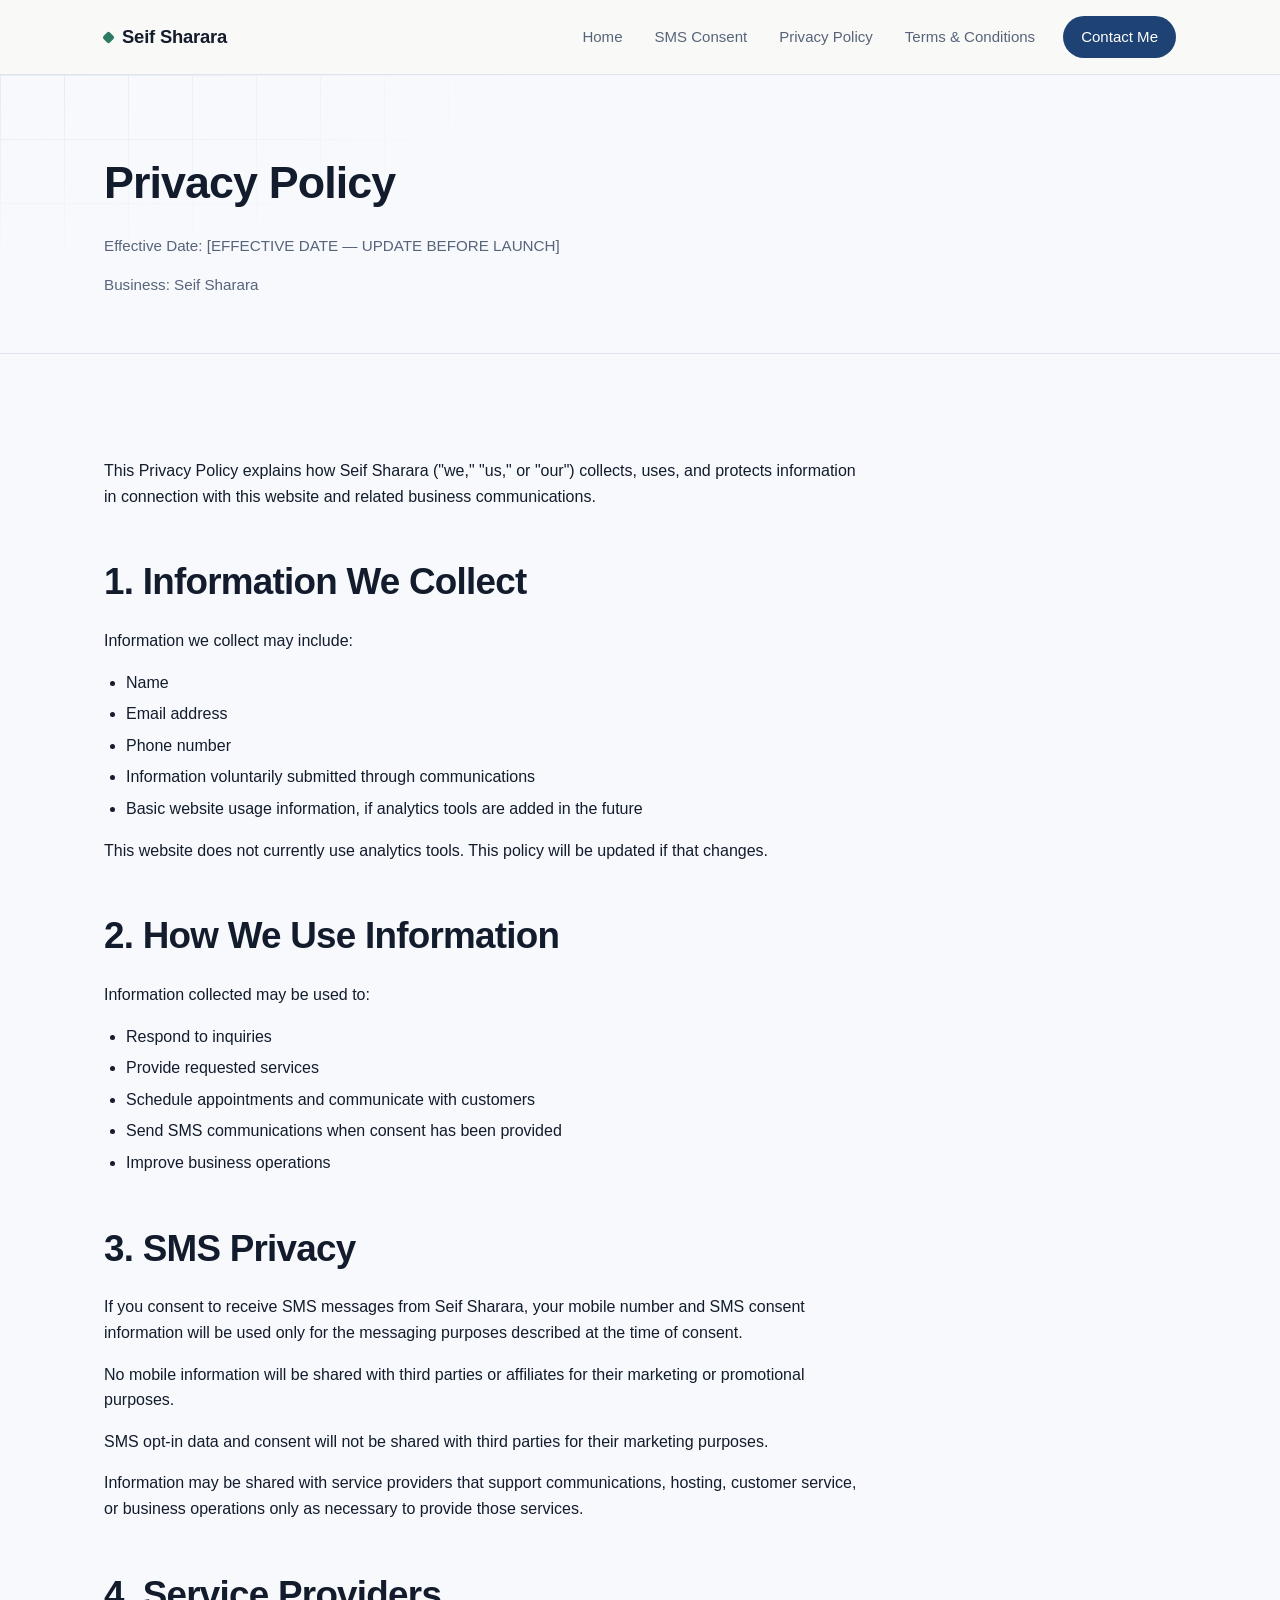
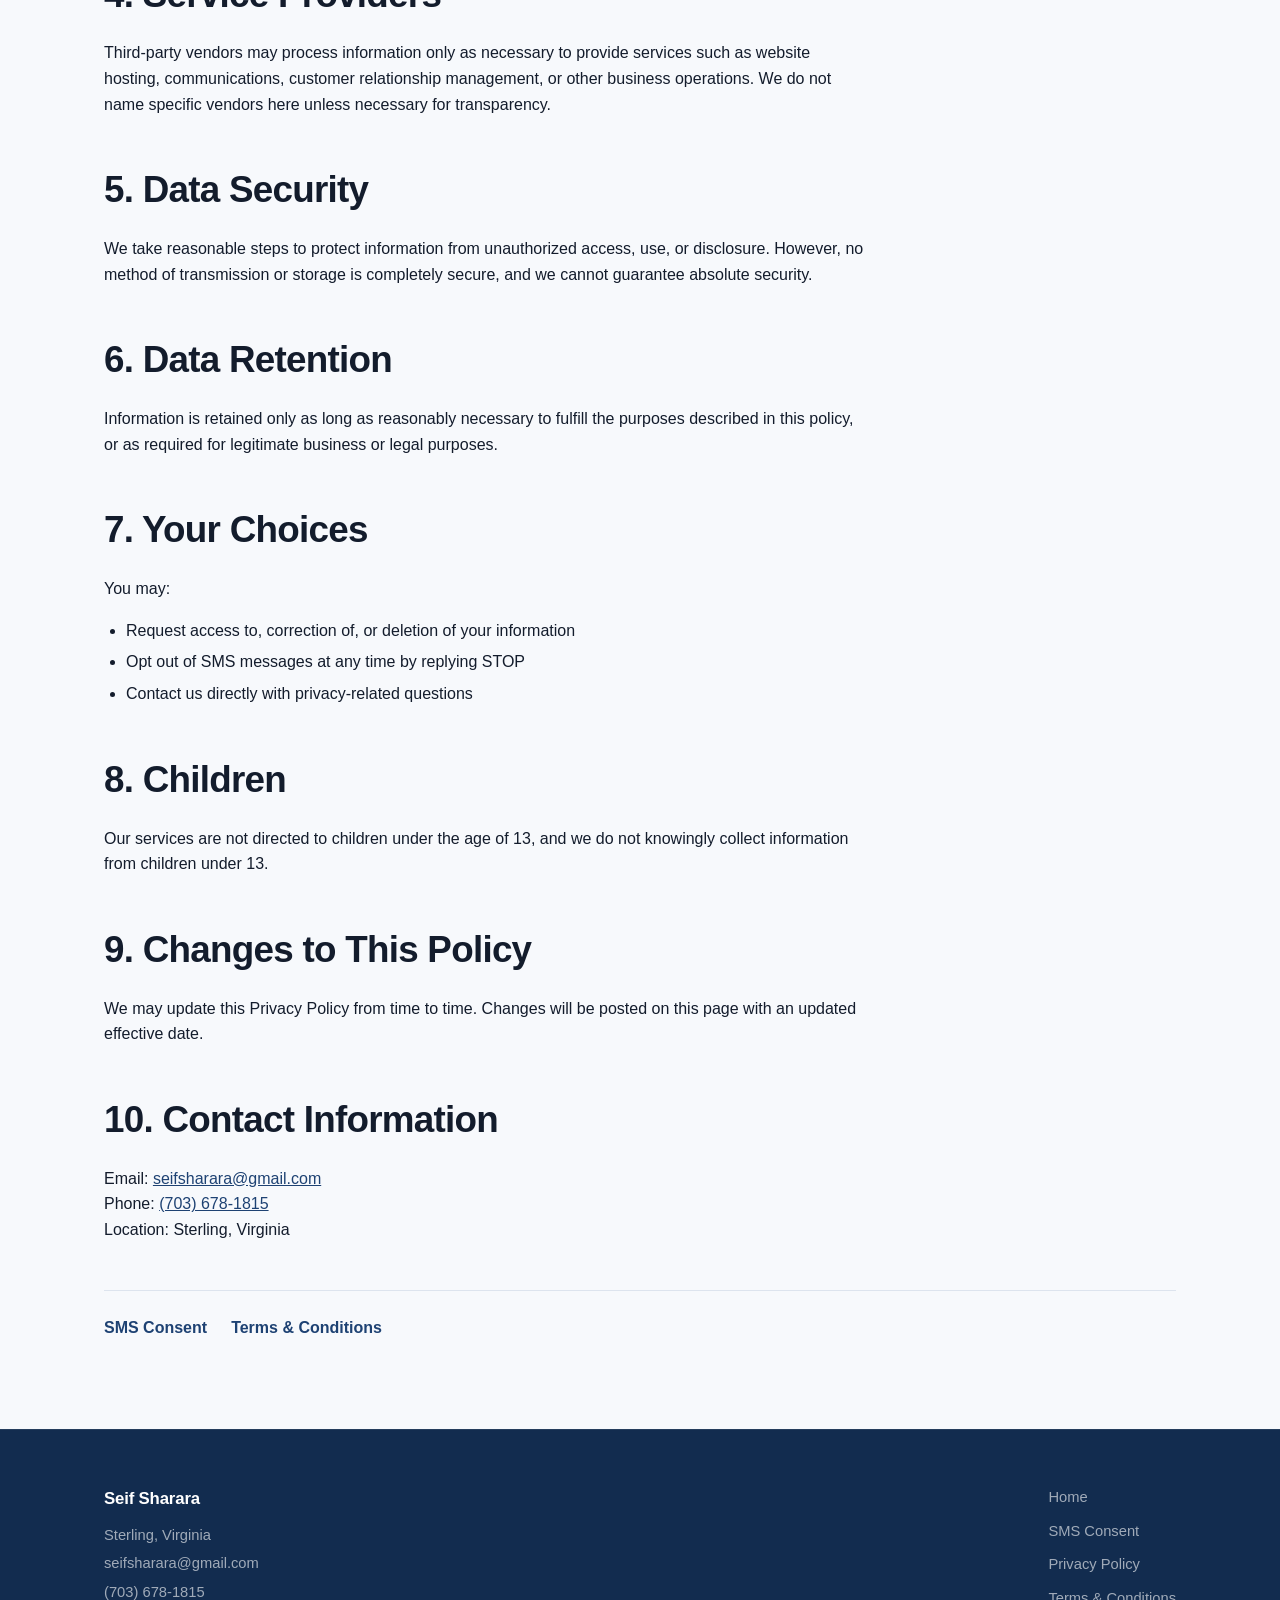
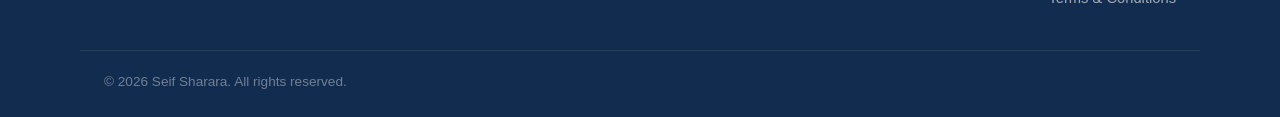
==== privacy/index.html @ 61dd2616 "Initial commit: business site with trust-blue theme Static marketing site with A2P 10DLC compliance " ====
<!DOCTYPE html>
<html lang="en">
<head>
  <meta charset="UTF-8">
  <meta name="viewport" content="width=device-width, initial-scale=1.0">
  <title>Privacy Policy | Seif Sharara</title>
  <meta name="description" content="Privacy Policy for Seif Sharara, including how information and SMS consent data are collected, used, and protected.">
  <link rel="canonical" href="/privacy/">

  <meta property="og:type" content="website">
  <meta property="og:title" content="Privacy Policy | Seif Sharara">
  <meta property="og:description" content="Privacy Policy for Seif Sharara, including how information and SMS consent data are collected, used, and protected.">
  <meta property="og:url" content="/privacy/">
  <meta property="og:image" content="/images/og-image.png">

  <link rel="icon" type="image/png" href="/images/favicon.png">

  <link rel="stylesheet" href="/css/styles.css">
  <script src="/js/config.js" defer></script>
</head>
<body>
  <div id="site-header"></div>

  <main>
    <header class="page-header">
      <div class="container">
        <h1>Privacy Policy</h1>
        <p class="meta">Effective Date: [EFFECTIVE DATE — UPDATE BEFORE LAUNCH]</p>
        <p class="meta">Business: Seif Sharara</p>
      </div>
    </header>

    <section>
      <div class="container">
        <div class="prose">
          <p>This Privacy Policy explains how Seif Sharara ("we," "us," or "our") collects, uses, and protects information in connection with this website and related business communications.</p>

          <h2>1. Information We Collect</h2>
          <p>Information we collect may include:</p>
          <ul>
            <li>Name</li>
            <li>Email address</li>
            <li>Phone number</li>
            <li>Information voluntarily submitted through communications</li>
            <li>Basic website usage information, if analytics tools are added in the future</li>
          </ul>
          <p>This website does not currently use analytics tools. This policy will be updated if that changes.</p>

          <h2>2. How We Use Information</h2>
          <p>Information collected may be used to:</p>
          <ul>
            <li>Respond to inquiries</li>
            <li>Provide requested services</li>
            <li>Schedule appointments and communicate with customers</li>
            <li>Send SMS communications when consent has been provided</li>
            <li>Improve business operations</li>
          </ul>

          <h2>3. SMS Privacy</h2>
          <p>If you consent to receive SMS messages from Seif Sharara, your mobile number and SMS consent information will be used only for the messaging purposes described at the time of consent.</p>
          <p>No mobile information will be shared with third parties or affiliates for their marketing or promotional purposes.</p>
          <p>SMS opt-in data and consent will not be shared with third parties for their marketing purposes.</p>
          <p>Information may be shared with service providers that support communications, hosting, customer service, or business operations only as necessary to provide those services.</p>

          <h2>4. Service Providers</h2>
          <p>Third-party vendors may process information only as necessary to provide services such as website hosting, communications, customer relationship management, or other business operations. We do not name specific vendors here unless necessary for transparency.</p>

          <h2>5. Data Security</h2>
          <p>We take reasonable steps to protect information from unauthorized access, use, or disclosure. However, no method of transmission or storage is completely secure, and we cannot guarantee absolute security.</p>

          <h2>6. Data Retention</h2>
          <p>Information is retained only as long as reasonably necessary to fulfill the purposes described in this policy, or as required for legitimate business or legal purposes.</p>

          <h2>7. Your Choices</h2>
          <p>You may:</p>
          <ul>
            <li>Request access to, correction of, or deletion of your information</li>
            <li>Opt out of SMS messages at any time by replying STOP</li>
            <li>Contact us directly with privacy-related questions</li>
          </ul>

          <h2>8. Children</h2>
          <p>Our services are not directed to children under the age of 13, and we do not knowingly collect information from children under 13.</p>

          <h2>9. Changes to This Policy</h2>
          <p>We may update this Privacy Policy from time to time. Changes will be posted on this page with an updated effective date.</p>

          <h2>10. Contact Information</h2>
          <p>
            Email: <a href="mailto:seifsharara@gmail.com">seifsharara@gmail.com</a><br>
            Phone: <a href="tel:+17036781815">(703) 678-1815</a><br>
            Location: Sterling, Virginia
          </p>
        </div>

        <div class="legal-links">
          <a href="/sms-consent/">SMS Consent</a>
          <a href="/terms/">Terms &amp; Conditions</a>
        </div>
      </div>
    </section>
  </main>

  <div id="site-footer"></div>
</body>
</html>
---- css/styles.css ----
/* ============================
   Design tokens
   ============================ */
:root {
  --color-bg: #f7f9fc;
  --color-surface: #ffffff;
  --color-border: #dde4ee;
  --color-text: #131c2c;
  --color-text-muted: #57647a;
  --color-primary: #1e4273;
  --color-primary-dark: #122c4f;
  --color-primary-light: #3c68a3;
  --color-accent: #2f7a63;
  --color-accent-light: #4f9c84;
  --color-callout-bg: #eef3fa;
  --color-callout-border: #c7d6ea;
  --color-ink: #0c1524;
  --radius: 14px;
  --radius-sm: 8px;
  --max-width: 1120px;
  --font-sans: -apple-system, BlinkMacSystemFont, "Segoe UI", Helvetica, Arial, sans-serif;
  --font-serif: Georgia, "Times New Roman", serif;
  --ease: cubic-bezier(0.16, 1, 0.3, 1);
}

* {
  box-sizing: border-box;
}

html {
  scroll-behavior: smooth;
}

body {
  margin: 0;
  font-family: var(--font-sans);
  color: var(--color-text);
  background: var(--color-bg);
  line-height: 1.6;
  -webkit-font-smoothing: antialiased;
}

img {
  max-width: 100%;
  display: block;
}

a {
  color: var(--color-primary);
}

a:hover {
  color: var(--color-primary-dark);
}

.container {
  max-width: var(--max-width);
  margin: 0 auto;
  padding: 0 24px;
}

::selection {
  background: var(--color-accent-light);
  color: var(--color-ink);
}

/* ============================
   Header / Nav
   ============================ */
#site-header {
  border-bottom: 1px solid var(--color-border);
  background: rgba(250, 249, 246, 0.85);
  backdrop-filter: saturate(180%) blur(10px);
  -webkit-backdrop-filter: saturate(180%) blur(10px);
  position: sticky;
  top: 0;
  z-index: 50;
}

.nav-wrap {
  max-width: var(--max-width);
  margin: 0 auto;
  padding: 16px 24px;
  display: flex;
  align-items: center;
  justify-content: space-between;
  position: relative;
}

.brand {
  font-weight: 700;
  font-size: 1.15rem;
  color: var(--color-text);
  text-decoration: none;
  letter-spacing: -0.01em;
  display: flex;
  align-items: center;
  gap: 9px;
}

.brand::before {
  content: "";
  width: 9px;
  height: 9px;
  border-radius: 2px;
  background: var(--color-accent);
  transform: rotate(45deg);
  flex-shrink: 0;
}

.primary-nav {
  display: flex;
  align-items: center;
  gap: 8px;
}

.primary-nav a {
  text-decoration: none;
  color: var(--color-text-muted);
  font-size: 0.94rem;
  font-weight: 500;
  padding: 8px 12px;
  border-radius: 999px;
  transition: color 0.15s ease, background 0.15s ease;
}

.primary-nav a:hover {
  color: var(--color-text);
  background: var(--color-border);
}

.nav-cta {
  background: var(--color-primary);
  color: #fff !important;
  padding: 9px 18px !important;
  border-radius: 999px;
  margin-left: 8px;
}

.nav-cta:hover {
  background: var(--color-primary-dark);
  color: #fff !important;
}

.nav-toggle {
  display: none;
  flex-direction: column;
  justify-content: center;
  gap: 5px;
  width: 40px;
  height: 40px;
  background: none;
  border: 1px solid var(--color-border);
  border-radius: 8px;
  cursor: pointer;
}

.nav-toggle span {
  display: block;
  width: 18px;
  height: 2px;
  background: var(--color-text);
  margin: 0 auto;
}

/* ============================
   Hero
   ============================ */
.hero {
  position: relative;
  padding: 120px 0 88px;
  overflow: hidden;
  background: var(--color-bg);
}

.hero::before {
  content: "";
  position: absolute;
  inset: 0;
  background-image:
    linear-gradient(var(--color-border) 1px, transparent 1px),
    linear-gradient(90deg, var(--color-border) 1px, transparent 1px);
  background-size: 64px 64px;
  -webkit-mask-image: radial-gradient(ellipse 70% 60% at 65% 0%, black 10%, transparent 75%);
  mask-image: radial-gradient(ellipse 70% 60% at 65% 0%, black 10%, transparent 75%);
  opacity: 0.7;
  pointer-events: none;
}

.hero::after {
  content: "";
  position: absolute;
  top: -180px;
  right: -160px;
  width: 560px;
  height: 560px;
  border-radius: 50%;
  background: radial-gradient(circle, rgba(30, 66, 115, 0.14) 0%, rgba(30, 66, 115, 0) 70%);
  pointer-events: none;
}

.hero .container {
  position: relative;
  z-index: 1;
}

.hero-eyebrow {
  display: inline-flex;
  align-items: center;
  gap: 8px;
  text-transform: uppercase;
  letter-spacing: 0.08em;
  font-size: 0.78rem;
  color: var(--color-primary);
  font-weight: 700;
  margin-bottom: 20px;
  padding: 6px 14px 6px 10px;
  background: var(--color-surface);
  border: 1px solid var(--color-border);
  border-radius: 999px;
}

.hero-eyebrow::before {
  content: "";
  width: 7px;
  height: 7px;
  border-radius: 50%;
  background: var(--color-accent);
  flex-shrink: 0;
}

.hero h1 {
  font-size: clamp(2.4rem, 6vw, 4.2rem);
  margin: 0 0 4px;
  letter-spacing: -0.03em;
  line-height: 1.03;
  font-weight: 800;
}

.hero .hero-sub {
  font-size: clamp(1.1rem, 2.2vw, 1.5rem);
  color: var(--color-primary-light);
  max-width: 680px;
  margin: 18px 0 24px;
  font-weight: 600;
  letter-spacing: -0.01em;
}

.hero p.lead {
  max-width: 580px;
  font-size: 1.08rem;
  color: var(--color-text-muted);
  margin-bottom: 36px;
}

.cta-row {
  display: flex;
  flex-wrap: wrap;
  gap: 14px;
}

.btn {
  display: inline-flex;
  align-items: center;
  gap: 8px;
  padding: 14px 28px;
  border-radius: 999px;
  text-decoration: none;
  font-weight: 600;
  font-size: 0.98rem;
  border: 1px solid transparent;
  transition: transform 0.2s var(--ease), background 0.15s ease, color 0.15s ease, border-color 0.15s ease, box-shadow 0.2s ease;
}

.btn-primary {
  background: var(--color-primary);
  color: #fff;
  box-shadow: 0 1px 2px rgba(20, 33, 25, 0.08);
}

.btn-primary:hover {
  background: var(--color-primary-dark);
  color: #fff;
  transform: translateY(-2px);
  box-shadow: 0 10px 24px -8px rgba(20, 33, 25, 0.45);
}

.btn-secondary {
  background: var(--color-surface);
  color: var(--color-text);
  border-color: var(--color-border);
}

.btn-secondary:hover {
  border-color: var(--color-text);
  color: var(--color-text);
  transform: translateY(-2px);
}

/* ============================
   Sections
   ============================ */
section {
  padding: 88px 0;
  position: relative;
}

section + section {
  border-top: 1px solid var(--color-border);
}

.section-tag {
  display: inline-block;
  text-transform: uppercase;
  letter-spacing: 0.1em;
  font-size: 0.75rem;
  font-weight: 700;
  color: var(--color-accent);
  margin-bottom: 14px;
}

h2 {
  font-size: clamp(1.6rem, 3.4vw, 2.3rem);
  letter-spacing: -0.02em;
  margin: 0 0 12px;
  font-weight: 800;
}

h3 {
  font-size: 1.2rem;
  margin: 0 0 10px;
  letter-spacing: -0.01em;
}

.section-intro {
  color: var(--color-text-muted);
  max-width: 640px;
  margin-bottom: 44px;
  font-size: 1.05rem;
}

/* Cards */
.card-grid {
  display: grid;
  grid-template-columns: repeat(3, 1fr);
  gap: 24px;
}

.card {
  background: var(--color-surface);
  border: 1px solid var(--color-border);
  border-radius: var(--radius);
  padding: 32px 28px;
  position: relative;
  transition: transform 0.25s var(--ease), box-shadow 0.25s var(--ease), border-color 0.25s var(--ease);
}

.card:hover {
  transform: translateY(-4px);
  box-shadow: 0 20px 40px -20px rgba(20, 33, 25, 0.25);
  border-color: var(--color-primary-light);
}

.card-index {
  display: inline-flex;
  align-items: center;
  justify-content: center;
  width: 40px;
  height: 40px;
  border-radius: 10px;
  background: var(--color-callout-bg);
  color: var(--color-accent);
  font-weight: 800;
  font-size: 1rem;
  margin-bottom: 20px;
}

.card h3 {
  margin-bottom: 10px;
}

.card p {
  color: var(--color-text-muted);
  margin: 0;
}

/* Contact */
.contact-grid {
  display: grid;
  grid-template-columns: repeat(3, 1fr);
  gap: 24px;
}

.contact-item {
  background: var(--color-surface);
  border: 1px solid var(--color-border);
  border-radius: var(--radius);
  padding: 26px;
  transition: transform 0.25s var(--ease), box-shadow 0.25s var(--ease);
}

.contact-item:hover {
  transform: translateY(-4px);
  box-shadow: 0 20px 40px -22px rgba(20, 33, 25, 0.22);
}

.contact-item .label {
  text-transform: uppercase;
  letter-spacing: 0.06em;
  font-size: 0.75rem;
  color: var(--color-text-muted);
  font-weight: 700;
  margin-bottom: 10px;
}

.contact-item .value {
  font-size: 1.08rem;
  font-weight: 700;
}

.contact-item .value a {
  text-decoration: none;
  color: var(--color-text);
}

.contact-item .value a:hover {
  color: var(--color-primary);
}

.links-row {
  margin-top: 44px;
  display: flex;
  flex-wrap: wrap;
  gap: 12px 24px;
}

.links-row a {
  text-decoration: none;
  font-weight: 600;
  font-size: 0.95rem;
  color: var(--color-text-muted);
  border-bottom: 1px solid transparent;
  padding-bottom: 2px;
  transition: color 0.15s ease, border-color 0.15s ease;
}

.links-row a:hover {
  color: var(--color-primary);
  border-color: var(--color-primary);
}

/* CTA banner (home page closing section) */
.cta-banner {
  background: var(--color-primary);
  border-radius: var(--radius);
  padding: 56px 48px;
  color: #fff;
  position: relative;
  overflow: hidden;
}

.cta-banner::after {
  content: "";
  position: absolute;
  top: -80px;
  right: -80px;
  width: 320px;
  height: 320px;
  border-radius: 50%;
  background: radial-gradient(circle, rgba(30, 66, 115, 0.4) 0%, rgba(30, 66, 115, 0) 70%);
}

.cta-banner h2 {
  color: #fff;
  position: relative;
  z-index: 1;
}

.cta-banner p {
  color: rgba(255, 255, 255, 0.78);
  max-width: 480px;
  margin: 0 0 28px;
  position: relative;
  z-index: 1;
}

.cta-banner .btn-primary {
  background: #fff;
  color: var(--color-primary-dark);
  position: relative;
  z-index: 1;
}

.cta-banner .btn-primary:hover {
  background: var(--color-accent-light);
  color: var(--color-primary-dark);
}

/* ============================
   Legal / content pages
   ============================ */
.page-header {
  padding: 72px 0 40px;
  border-bottom: 1px solid var(--color-border);
  position: relative;
  overflow: hidden;
}

.page-header::before {
  content: "";
  position: absolute;
  inset: 0;
  background-image:
    linear-gradient(var(--color-border) 1px, transparent 1px),
    linear-gradient(90deg, var(--color-border) 1px, transparent 1px);
  background-size: 64px 64px;
  -webkit-mask-image: radial-gradient(ellipse 60% 100% at 0% 0%, black 10%, transparent 70%);
  mask-image: radial-gradient(ellipse 60% 100% at 0% 0%, black 10%, transparent 70%);
  opacity: 0.6;
  pointer-events: none;
}

.page-header .container {
  position: relative;
  z-index: 1;
}

.page-header h1 {
  font-size: clamp(1.9rem, 4.4vw, 2.8rem);
  margin: 0 0 12px;
  letter-spacing: -0.02em;
  font-weight: 800;
}

.page-header .meta {
  color: var(--color-text-muted);
  font-size: 0.95rem;
}

.prose {
  max-width: 760px;
}

.prose h2 {
  margin-top: 44px;
}

.prose h2:first-child {
  margin-top: 0;
}

.prose p,
.prose li {
  color: var(--color-text);
}

.prose ol,
.prose ul {
  padding-left: 22px;
}

.prose li + li {
  margin-top: 6px;
}

.callout {
  background: var(--color-callout-bg);
  border: 1px solid var(--color-callout-border);
  border-left: 4px solid var(--color-accent);
  border-radius: 8px;
  padding: 22px 24px;
  margin: 20px 0;
  font-family: var(--font-serif);
  font-style: italic;
  font-size: 1.02rem;
  line-height: 1.7;
}

.callout-label {
  display: block;
  font-family: var(--font-sans);
  font-style: normal;
  text-transform: uppercase;
  letter-spacing: 0.06em;
  font-size: 0.72rem;
  font-weight: 700;
  color: var(--color-accent);
  margin-bottom: 10px;
}

.step-list {
  counter-reset: step;
  list-style: none;
  padding-left: 0;
}

.step-list li {
  counter-increment: step;
  position: relative;
  padding-left: 44px;
  margin-bottom: 16px;
}

.step-list li::before {
  content: counter(step);
  position: absolute;
  left: 0;
  top: 0;
  width: 28px;
  height: 28px;
  border-radius: 50%;
  background: var(--color-primary);
  color: #fff;
  font-size: 0.85rem;
  font-weight: 700;
  display: flex;
  align-items: center;
  justify-content: center;
}

.legal-links {
  margin-top: 48px;
  padding-top: 24px;
  border-top: 1px solid var(--color-border);
  display: flex;
  gap: 24px;
  flex-wrap: wrap;
}

.legal-links a {
  font-weight: 600;
  text-decoration: none;
}

/* ============================
   Footer
   ============================ */
#site-footer {
  border-top: 1px solid rgba(255, 255, 255, 0.08);
  background: var(--color-primary-dark);
  color: rgba(255, 255, 255, 0.7);
  padding: 56px 0 24px;
  margin-top: 0;
}

.footer-wrap {
  max-width: var(--max-width);
  margin: 0 auto;
  padding: 0 24px;
  display: flex;
  flex-wrap: wrap;
  justify-content: space-between;
  gap: 32px;
}

.footer-brand {
  display: flex;
  flex-direction: column;
  gap: 5px;
  color: rgba(255, 255, 255, 0.6);
  font-size: 0.92rem;
}

.footer-brand strong {
  color: #fff;
  font-size: 1.05rem;
  margin-bottom: 6px;
  letter-spacing: -0.01em;
}

.footer-brand a {
  color: rgba(255, 255, 255, 0.6);
  text-decoration: none;
}

.footer-brand a:hover {
  color: #fff;
}

.footer-nav {
  display: flex;
  flex-direction: column;
  gap: 10px;
}

.footer-nav a {
  color: rgba(255, 255, 255, 0.6);
  text-decoration: none;
  font-size: 0.92rem;
  transition: color 0.15s ease;
}

.footer-nav a:hover {
  color: #fff;
}

.footer-bottom {
  max-width: var(--max-width);
  margin: 40px auto 0;
  padding: 20px 24px 0;
  border-top: 1px solid rgba(255, 255, 255, 0.08);
  color: rgba(255, 255, 255, 0.4);
  font-size: 0.85rem;
}

/* ============================
   Responsive
   ============================ */
@media (max-width: 820px) {
  .card-grid,
  .contact-grid {
    grid-template-columns: 1fr;
  }

  .cta-banner {
    padding: 40px 28px;
  }
}

@media (max-width: 720px) {
  .nav-toggle {
    display: flex;
  }

  .primary-nav {
    position: absolute;
    top: 100%;
    left: 0;
    right: 0;
    background: var(--color-surface);
    border-bottom: 1px solid var(--color-border);
    flex-direction: column;
    align-items: flex-start;
    gap: 0;
    max-height: 0;
    overflow: hidden;
    transition: max-height 0.2s ease;
  }

  .primary-nav.open {
    max-height: 320px;
  }

  .primary-nav a {
    width: 100%;
    padding: 14px 24px;
    border-radius: 0;
  }

  .primary-nav a:hover {
    background: var(--color-bg);
  }

  .primary-nav a + a {
    border-top: 1px solid var(--color-border);
  }

  .nav-cta {
    margin: 12px 24px !important;
    text-align: center;
    justify-content: center;
    width: calc(100% - 48px);
  }

  .hero {
    padding: 64px 0 48px;
  }

  section {
    padding: 56px 0;
  }

  .footer-wrap {
    flex-direction: column;
  }
}
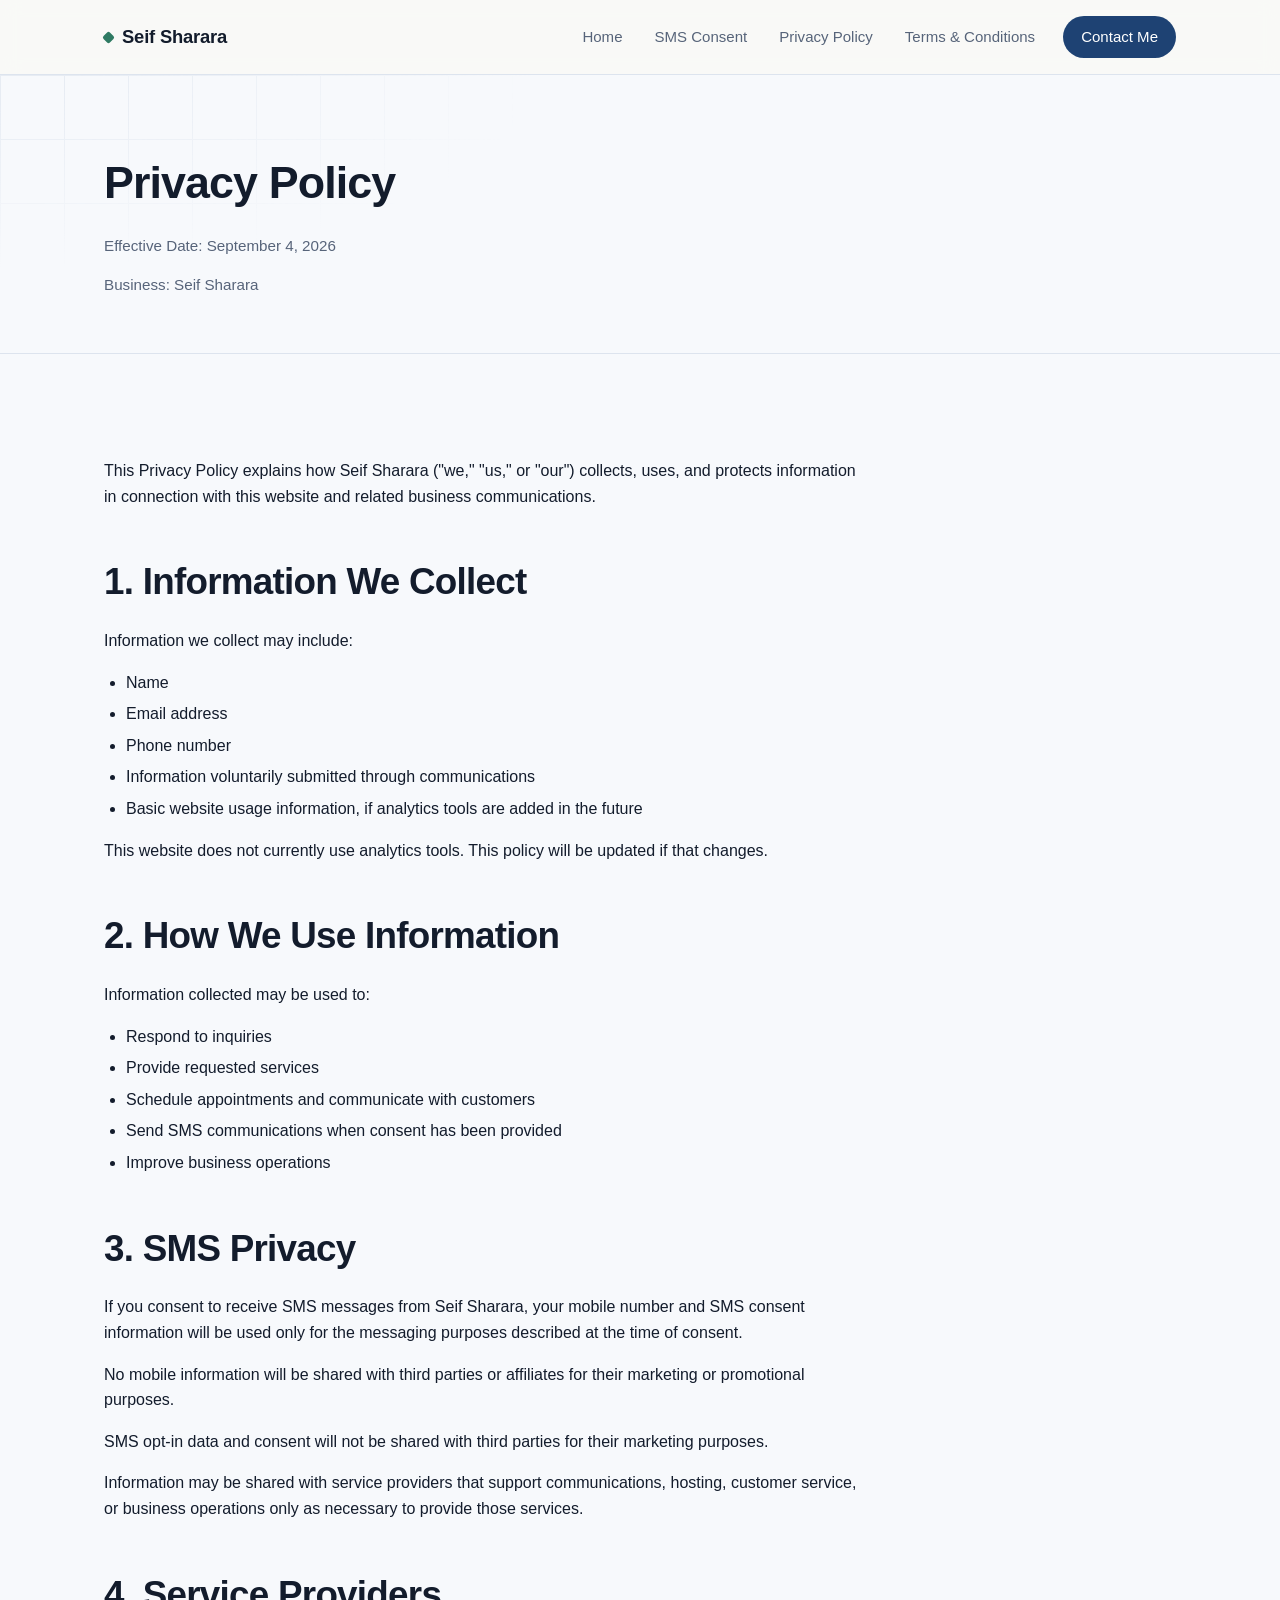
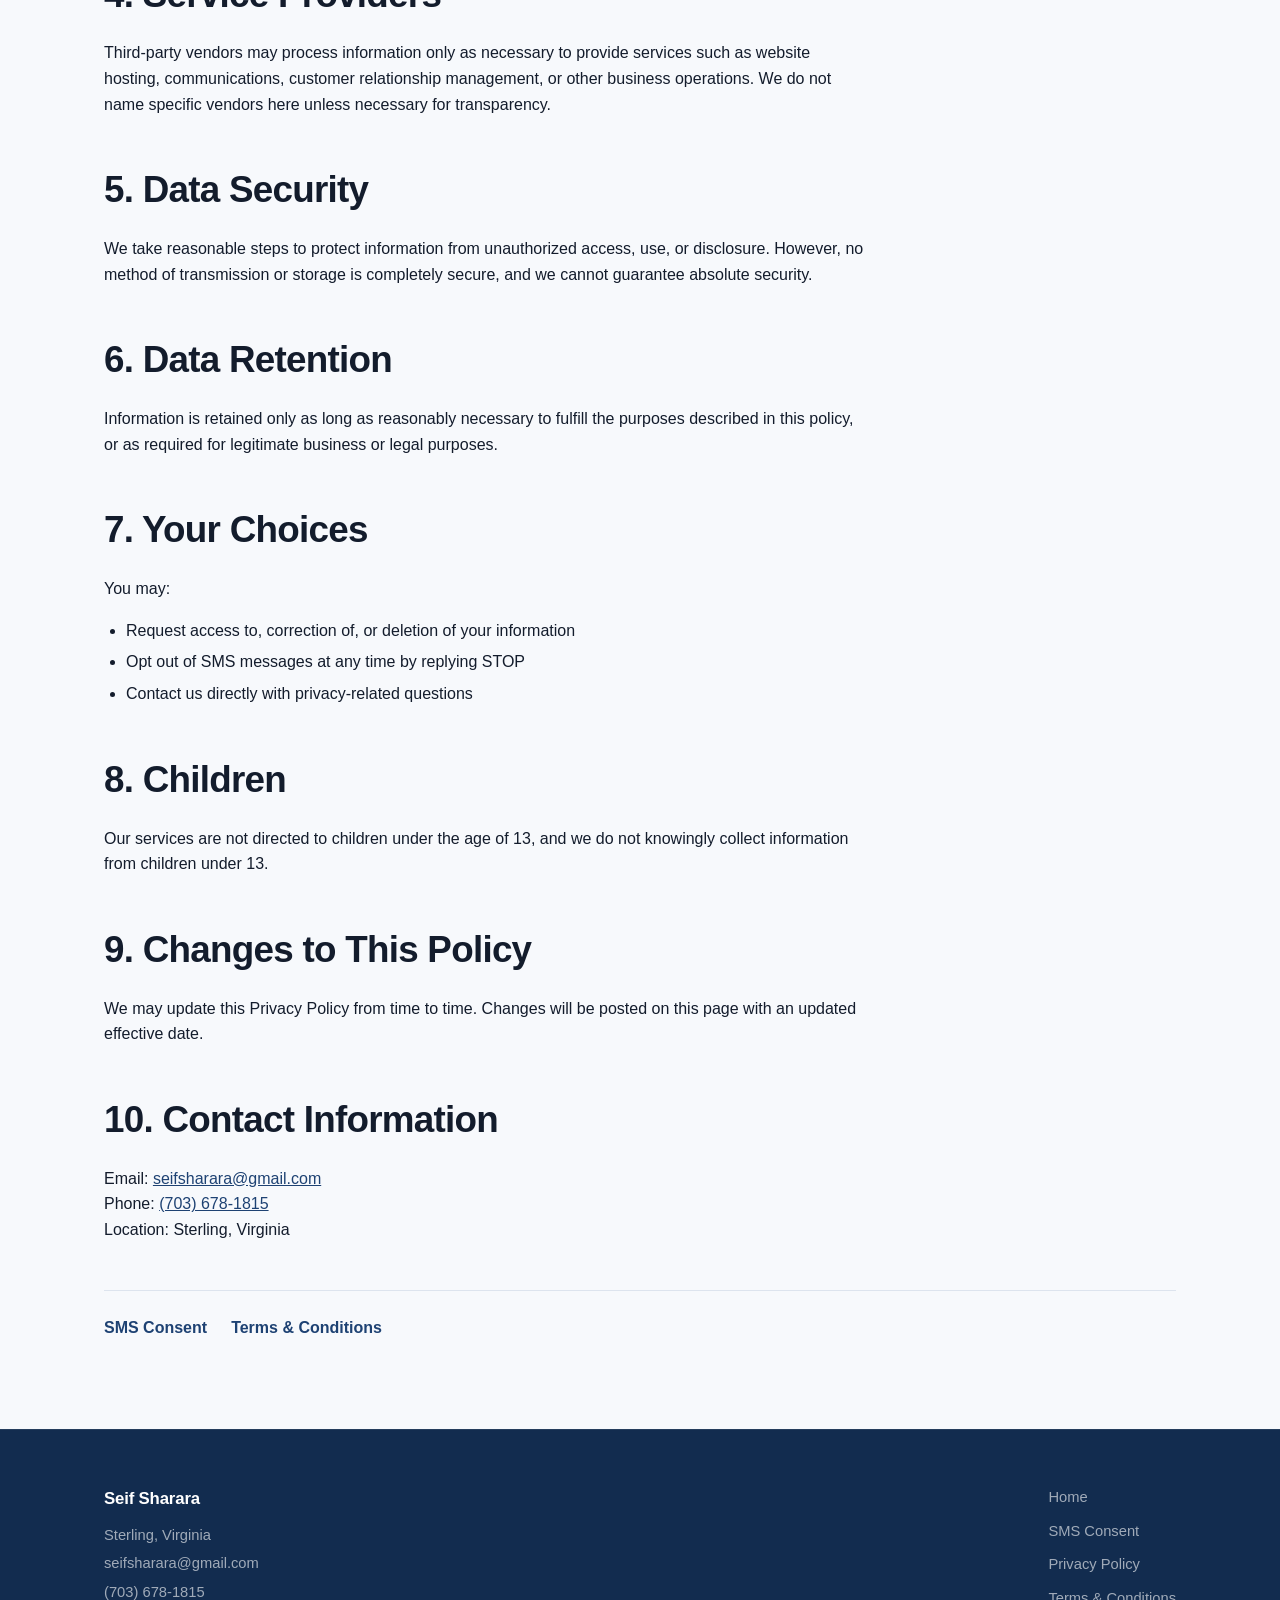
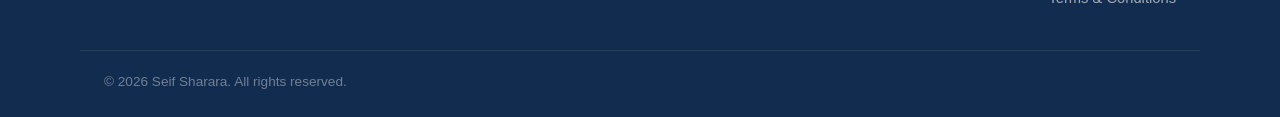
==== commit d34cf5ac: "Fix A2P 30909 CTA rejection: document live phone IVR consent flow Rewrites the SMS Consent page to d" ====
--- a/privacy/index.html
+++ b/privacy/index.html
@@ -25,7 +25,7 @@
     <header class="page-header">
       <div class="container">
         <h1>Privacy Policy</h1>
-        <p class="meta">Effective Date: [EFFECTIVE DATE — UPDATE BEFORE LAUNCH]</p>
+        <p class="meta">Effective Date: September 4, 2026</p>
         <p class="meta">Business: Seif Sharara</p>
       </div>
     </header>
--- a/css/styles.css
+++ b/css/styles.css
@@ -633,6 +633,172 @@
 }
 
 /* ============================
+   Fact panel (opt-in method summary)
+   ============================ */
+.fact-panel {
+  background: var(--color-callout-bg);
+  border: 1px solid var(--color-callout-border);
+  border-radius: var(--radius);
+  padding: 24px 26px;
+  margin: 0 0 32px;
+}
+
+.fact-panel p {
+  margin: 0;
+  font-weight: 600;
+  color: var(--color-text);
+}
+
+/* ============================
+   Status badge (live / pre-launch)
+   ============================ */
+.status-badge {
+  display: inline-flex;
+  align-items: center;
+  gap: 8px;
+  padding: 6px 14px;
+  border-radius: 999px;
+  font-size: 0.78rem;
+  font-weight: 700;
+  text-transform: uppercase;
+  letter-spacing: 0.05em;
+  margin-bottom: 16px;
+}
+
+.status-badge::before {
+  content: "";
+  width: 8px;
+  height: 8px;
+  border-radius: 50%;
+}
+
+.status-badge.is-live {
+  background: #e4f4ec;
+  color: #1c6b46;
+  border: 1px solid #b9e3cd;
+}
+
+.status-badge.is-live::before {
+  background: #2f9d63;
+}
+
+.status-badge.is-pending {
+  background: #fdf1e4;
+  color: #9a5b13;
+  border: 1px solid #f2d5ac;
+}
+
+.status-badge.is-pending::before {
+  background: var(--color-accent);
+}
+
+/* ============================
+   Reviewer verification card
+   ============================ */
+.verify-card {
+  background: var(--color-surface);
+  border: 1px solid var(--color-border);
+  border-radius: var(--radius);
+  padding: 28px;
+  margin: 24px 0;
+}
+
+.verify-grid {
+  display: grid;
+  grid-template-columns: repeat(2, 1fr);
+  gap: 20px;
+  margin: 20px 0 4px;
+}
+
+.verify-item .label {
+  text-transform: uppercase;
+  letter-spacing: 0.06em;
+  font-size: 0.75rem;
+  color: var(--color-text-muted);
+  font-weight: 700;
+  margin-bottom: 6px;
+}
+
+.verify-item .value {
+  font-size: 1.05rem;
+  font-weight: 700;
+}
+
+.verify-item .value a {
+  text-decoration: none;
+  color: var(--color-text);
+}
+
+.verify-item .value a:hover {
+  color: var(--color-primary);
+}
+
+/* ============================
+   Screenshot evidence
+   ============================ */
+.evidence-grid {
+  display: grid;
+  grid-template-columns: repeat(2, 1fr);
+  gap: 24px;
+}
+
+.evidence-item {
+  background: var(--color-surface);
+  border: 1px solid var(--color-border);
+  border-radius: var(--radius);
+  overflow: hidden;
+}
+
+.evidence-frame {
+  aspect-ratio: 16 / 10;
+  background: var(--color-callout-bg);
+  display: flex;
+  align-items: center;
+  justify-content: center;
+  overflow: hidden;
+}
+
+.evidence-frame img {
+  width: 100%;
+  height: 100%;
+  object-fit: cover;
+}
+
+.evidence-item-wide {
+  max-width: 100%;
+}
+
+.evidence-frame-auto {
+  aspect-ratio: auto;
+}
+
+.evidence-frame-auto img {
+  width: 100%;
+  height: auto;
+  object-fit: contain;
+}
+
+.evidence-placeholder {
+  text-align: center;
+  color: var(--color-text-muted);
+  font-size: 0.9rem;
+  padding: 24px;
+}
+
+.evidence-placeholder .icon {
+  font-size: 1.6rem;
+  margin-bottom: 8px;
+  display: block;
+}
+
+.evidence-caption {
+  padding: 16px 20px;
+  font-size: 0.92rem;
+  color: var(--color-text-muted);
+  border-top: 1px solid var(--color-border);
+}
+
+/* ============================
    Footer
    ============================ */
 #site-footer {
@@ -708,7 +874,9 @@
    ============================ */
 @media (max-width: 820px) {
   .card-grid,
-  .contact-grid {
+  .contact-grid,
+  .verify-grid,
+  .evidence-grid {
     grid-template-columns: 1fr;
   }
 
